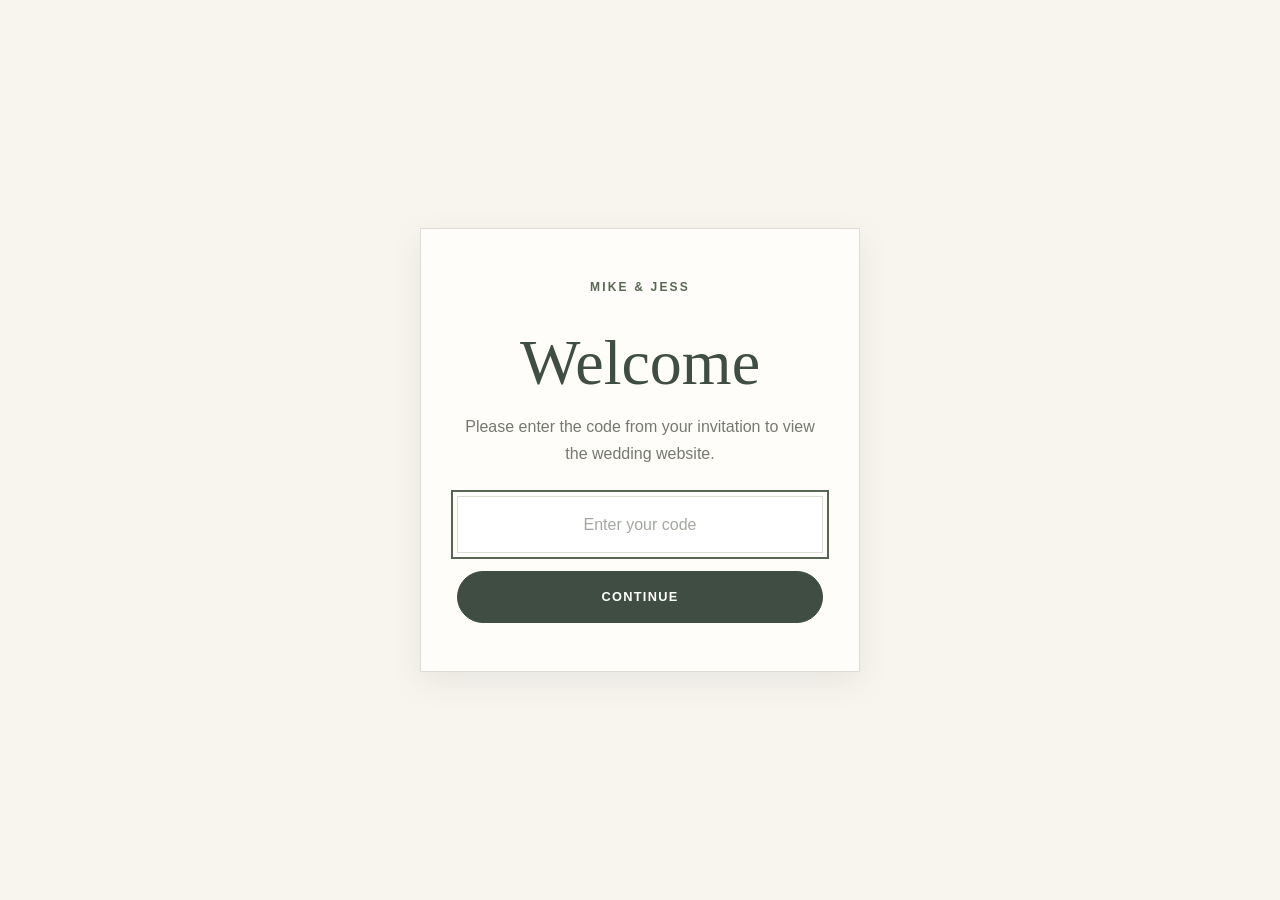
==== index.html @ b9399b38 "improve site structure" ====
<!DOCTYPE html>
<html lang="en">
<head>
    <meta charset="UTF-8">

    <meta
        name="viewport"
        content="width=device-width, initial-scale=1.0"
    >

    <title>Mike & Jess | 29 March 2027</title>

    <meta
        name="description"
        content="The wedding website of Mike and Jess, getting married on 29 March 2027."
    >

    <link rel="stylesheet" href="style.css">
</head>

<body class="is-locked">

    <div
        class="access-gate"
        id="access-gate"
        role="dialog"
        aria-modal="true"
        aria-labelledby="access-gate-title"
    >
        <div class="access-gate-card">
            <p class="eyebrow">Mike &amp; Jess</p>
            <h2 id="access-gate-title">Welcome</h2>
            <p>Please enter the code from your invitation to view the wedding website.</p>

            <form class="access-gate-form" id="access-form" novalidate>
                <label class="visually-hidden" for="access-code">Invitation code</label>
                <input
                    id="access-code"
                    name="access-code"
                    type="text"
                    autocomplete="one-time-code"
                    maxlength="10"
                    placeholder="Enter your code"
                    spellcheck="false"
                    required
                >
                <p class="access-gate-error" id="access-error" hidden>
                    That code isn't recognised. Please check your invitation and try again.
                </p>
                <button class="button" type="submit">Continue</button>
            </form>
        </div>
    </div>

    <div class="site" id="site"></div>

    <script type="module" src="script.js"></script>

</body>
</html>
---- style.css ----
/* =========================================
   WEDDING WEBSITE — BASE STYLES
   ========================================= */

   :root {
    --cream: #f8f5ef;
    --warm-white: #fffdf9;
    --sage: #a8b5a0;
    --sage-dark: #596653;
    --green: #3f4d42;
    --text: #333833;
    --muted: #747970;
    --white: #ffffff;
    --border: #deded6;

    --serif: Georgia, "Times New Roman", serif;
    --sans: Arial, Helvetica, sans-serif;

    --container: 1100px;
    --narrow: 720px;

    --shadow: 0 10px 30px rgba(45, 55, 45, 0.08);
}


/* =========================================
   RESET
   ========================================= */

* {
    box-sizing: border-box;
    margin: 0;
    padding: 0;
}

html {
    scroll-behavior: smooth;
}

body {
    background: var(--warm-white);
    color: var(--text);
    font-family: var(--sans);
    font-size: 16px;
    line-height: 1.7;
}

a {
    color: inherit;
    text-decoration: none;
}

ul {
    list-style: none;
}

button {
    font: inherit;
}

.visually-hidden {
    position: absolute;
    width: 1px;
    height: 1px;
    padding: 0;
    margin: -1px;
    overflow: hidden;
    clip: rect(0, 0, 0, 0);
    white-space: nowrap;
    border: 0;
}


/* =========================================
   TYPOGRAPHY
   ========================================= */

h1,
h2,
h3 {
    font-family: var(--serif);
    font-weight: 400;
    line-height: 1.15;
    color: var(--green);
}

h1 {
    font-size: clamp(4rem, 9vw, 7.5rem);
    letter-spacing: -0.04em;
}

h1 span {
    display: inline-block;
    margin: 0 0.08em;
    font-style: italic;
    color: var(--sage-dark);
}

h2 {
    font-size: clamp(2.5rem, 5vw, 4rem);
    margin-bottom: 1rem;
}

h3 {
    font-size: 1.8rem;
}

p {
    color: var(--muted);
}

.lead {
    font-family: var(--serif);
    font-size: 1.4rem;
    line-height: 1.6;
    color: var(--green);
}

.eyebrow {
    margin-bottom: 0.8rem;
    color: var(--sage-dark);
    font-size: 0.75rem;
    font-weight: 700;
    letter-spacing: 0.18em;
    text-transform: uppercase;
}

.text-center {
    text-align: center;
}


/* =========================================
   LAYOUT
   ========================================= */

.container {
    width: min(calc(100% - 40px), var(--container));
    margin-inline: auto;
}

.container.narrow {
    max-width: var(--narrow);
}

.section {
    padding: 110px 0;
}

.section-heading {
    margin-bottom: 55px;
}


/* =========================================
   ACCESS GATE
   ========================================= */

.access-gate {
    display: flex;
    position: fixed;
    inset: 0;
    z-index: 4000;
    align-items: center;
    justify-content: center;
    padding: 24px;
    background: var(--cream);
}

.access-gate[hidden] {
    display: none !important;
}

body.is-locked {
    overflow: hidden;
}

body.is-locked .site {
    display: none;
}

.access-gate-card {
    width: min(100%, 440px);
    padding: 48px 36px;
    background: var(--warm-white);
    border: 1px solid var(--border);
    box-shadow: var(--shadow);
    text-align: center;
}

.access-gate-card h2 {
    margin-bottom: 0.8rem;
}

.access-gate-card > p {
    margin-bottom: 1.8rem;
}

.access-gate-form {
    display: grid;
    gap: 14px;
}

.access-gate-form input {
    width: 100%;
    padding: 14px 16px;
    border: 1px solid var(--border);
    background: var(--white);
    color: var(--text);
    font: inherit;
    letter-spacing: 0.12em;
    text-align: center;
}

.access-gate-form input::placeholder {
    letter-spacing: 0;
    color: #a3a89f;
}

.access-gate-error {
    color: #8a3c3c;
    font-size: 0.9rem;
}

.access-gate-form .button {
    width: 100%;
    margin-top: 4px;
}


/* =========================================
   HEADER / NAVIGATION
   ========================================= */

.site-header {
    position: sticky;
    top: 0;
    z-index: 1000;
    background: rgba(255, 253, 249, 0.94);
    border-bottom: 1px solid rgba(63, 77, 66, 0.08);
    backdrop-filter: blur(12px);
}

.navigation {
    width: min(calc(100% - 40px), var(--container));
    min-height: 78px;
    margin: 0 auto;

    display: flex;
    align-items: center;
    justify-content: space-between;
}

.logo {
    display: flex;
    align-items: center;
    justify-content: center;

    width: 48px;
    height: 48px;

    border: 1px solid var(--sage-dark);
    border-radius: 50%;

    font-family: var(--serif);
    font-size: 1rem;
    color: var(--green);
}

.navigation-links {
    display: flex;
    align-items: center;
    gap: 2rem;
}

.navigation-links a {
    position: relative;

    color: var(--green);
    font-size: 0.8rem;
    font-weight: 600;
    letter-spacing: 0.08em;
    text-transform: uppercase;

    transition: color 0.2s ease;
}

.navigation-links a:not(.nav-rsvp)::after {
    content: "";

    position: absolute;
    left: 0;
    bottom: -7px;

    width: 100%;
    height: 1px;

    background: var(--sage-dark);

    transform: scaleX(0);
    transform-origin: right;

    transition: transform 0.25s ease;
}

.navigation-links a:not(.nav-rsvp):hover::after {
    transform: scaleX(1);
    transform-origin: left;
}

.navigation-links a:hover {
    color: var(--sage-dark);
}

.nav-rsvp {
    padding: 10px 18px;
    border: 1px solid var(--green);
    border-radius: 30px;

    transition:
        background 0.2s ease,
        color 0.2s ease;
}

.nav-rsvp:hover {
    background: var(--green);
    color: var(--white) !important;
}

.menu-toggle {
    display: none;

    border: 0;
    background: transparent;
    color: var(--green);

    font-size: 1.5rem;
    cursor: pointer;
}


/* =========================================
   HERO
   ========================================= */

.hero {
    min-height: calc(100vh - 78px);
    padding: 100px 20px;

    display: flex;
    align-items: center;
    justify-content: center;

    text-align: center;

    background:
        radial-gradient(
            circle at 20% 20%,
            rgba(168, 181, 160, 0.25),
            transparent 35%
        ),
        radial-gradient(
            circle at 80% 80%,
            rgba(168, 181, 160, 0.2),
            transparent 35%
        ),
        var(--cream);
}

.hero-content {
    max-width: 900px;
}

.hero .eyebrow {
    margin-bottom: 1.2rem;
}

.hero-date {
    margin: 1.5rem 0 2.5rem;

    font-family: var(--serif);
    font-size: 1.5rem;
    color: var(--green);
}


/* =========================================
   BUTTONS
   ========================================= */

.button {
    display: inline-flex;
    align-items: center;
    justify-content: center;

    min-height: 52px;
    padding: 0 28px;

    border: 1px solid var(--green);
    border-radius: 30px;

    background: var(--green);
    color: var(--white);

    font-size: 0.8rem;
    font-weight: 700;
    letter-spacing: 0.1em;
    text-transform: uppercase;

    transition:
        transform 0.2s ease,
        background 0.2s ease,
        color 0.2s ease;
}

.button:hover {
    background: transparent;
    color: var(--green);
    transform: translateY(-2px);
}

.button-light {
    border-color: var(--white);
    background: var(--white);
    color: var(--green);
}

.button-light:hover {
    background: transparent;
    color: var(--white);
}


/* =========================================
   WELCOME
   ========================================= */

.section-welcome {
    background: var(--warm-white);
}

.section-welcome .lead {
    margin-bottom: 1.5rem;
}


/* =========================================
   RUNNING ORDER / TIMELINE
   ========================================= */

.schedule-section {
    max-width: 1000px;
    margin: 0 auto;
    padding: 100px 24px;
}

.schedule-section .section-heading {
    text-align: center;
    max-width: 650px;
    margin: 0 auto 70px;
}

.timeline {
    position: relative;
    max-width: 900px;
    margin: 0 auto;
    padding: 20px 0;
}

/* The central line */
.timeline::before {
    content: "";
    position: absolute;
    top: 0;
    bottom: 0;
    left: 50%;
    width: 2px;
    background: var(--border-color, #d8d2c8);
    transform: translateX(-50%);
}

/* Individual event */
.timeline-item {
    position: relative;
    display: grid;
    grid-template-columns: 1fr 60px 1fr;
    align-items: center;
    min-height: 150px;
}

/* Event marker */
.timeline-marker {
    grid-column: 2;
    grid-row: 1;
    justify-self: center;

    width: 16px;
    height: 16px;

    background: var(--background, #fff);
    border: 3px solid var(--accent, #8b7355);
    border-radius: 50%;

    z-index: 2;
}

/* Event content */
.timeline-content {
    grid-row: 1;
    width: 100%;
    max-width: 320px;
    padding: 24px 30px;

    background: var(--card-background, #fff);
    border-radius: 12px;

    box-shadow: 0 8px 30px rgba(0, 0, 0, 0.06);
}

/* Alternate sides */
.timeline-item.is-left .timeline-content {
    grid-column: 1;
    justify-self: end;
    text-align: right;
}

.timeline-item.is-right .timeline-content {
    grid-column: 3;
    justify-self: start;
    text-align: left;
}

/* Time */
.timeline-time {
    display: block;
    margin-bottom: 6px;

    font-size: 0.85rem;
    font-weight: 600;
    letter-spacing: 0.12em;
    text-transform: uppercase;

    color: var(--accent, #8b7355);
}

/* Event title */
.timeline-content h3 {
    margin: 0 0 8px;

    font-size: 1.25rem;
    font-weight: 500;
}

/* Description */
.timeline-content p {
    margin: 0;

    font-size: 0.95rem;
    line-height: 1.6;
    color: var(--text-muted, #777);
}


/* =========================================
   MOBILE
   ========================================= */

@media (max-width: 700px) {

    .schedule-section {
        padding: 70px 20px;
    }

    .schedule-section .section-heading {
        margin-bottom: 50px;
    }

    .timeline {
        padding-left: 30px;
    }

    /* Move line to the left */
    .timeline::before {
        left: 7px;
        transform: none;
    }

    .timeline-item {
        display: grid;
        grid-template-columns: 30px 1fr;
        min-height: auto;
        margin-bottom: 30px;
    }

    .timeline-marker {
        grid-column: 1;
        width: 14px;
        height: 14px;
    }

    .timeline-content,
    .timeline-item.is-left .timeline-content,
    .timeline-item.is-right .timeline-content {
        grid-column: 2;
        grid-row: 1;

        justify-self: start;
        text-align: left;

        max-width: none;
        padding: 20px 22px;
    }

    .timeline-item:last-child {
        margin-bottom: 0;
    }
}


/* =========================================
   VENUE
   ========================================= */

#venue {
    background: var(--warm-white);
}

#venue .lead {
    margin-bottom: 1rem;
}

#venue .button {
    margin-top: 2rem;
}


/* =========================================
   TRAVEL
   ========================================= */

.section-cream {
    background: var(--cream);
}

.info-links {
    border-top: 1px solid var(--border);
}

.info-links > a {
    display: flex;
    align-items: center;
    gap: 25px;

    padding: 24px 10px;

    border-bottom: 1px solid var(--border);

    transition:
        padding 0.2s ease,
        background 0.2s ease;
}

.info-links > a:hover {
    padding-left: 20px;
    background: rgba(255, 255, 255, 0.5);
}

.info-links > a > span {
    display: flex;
    align-items: center;
    justify-content: center;

    width: 38px;
    height: 38px;

    border: 1px solid var(--sage-dark);
    border-radius: 50%;

    font-family: var(--serif);
    color: var(--green);
}

.info-links strong {
    display: block;

    margin-bottom: 2px;

    font-family: var(--serif);
    font-size: 1.25rem;
    font-weight: 400;
    color: var(--green);
}

.info-links small {
    color: var(--muted);
}


/* =========================================
   FAQ
   ========================================= */

.faq-list {
    border-top: 1px solid var(--border);
}

.faq-list details {
    border-bottom: 1px solid var(--border);
}

.faq-list summary {
    position: relative;

    padding: 25px 45px 25px 5px;

    cursor: pointer;

    font-family: var(--serif);
    font-size: 1.25rem;
    color: var(--green);

    list-style: none;
}

.faq-list summary::-webkit-details-marker {
    display: none;
}

.faq-list summary::after {
    content: "+";

    position: absolute;
    right: 8px;
    top: 50%;

    font-family: var(--sans);
    font-size: 1.5rem;
    font-weight: 300;

    transform: translateY(-50%);
    transition: transform 0.2s ease;
}

.faq-list details[open] summary::after {
    transform: translateY(-50%) rotate(45deg);
}

.faq-list details p {
    max-width: 600px;
    padding: 0 45px 25px 5px;
}


/* =========================================
   RSVP
   ========================================= */

.rsvp {
    background: var(--green);
    padding: 120px 0;
    text-align: center;
}

.rsvp .eyebrow,
.rsvp h2,
.rsvp p {
    color: var(--white);
}

.rsvp p {
    max-width: 500px;
    margin: 0 auto 2rem;
    opacity: 0.85;
}

.rsvp .button {
    margin-top: 0.5rem;
}


/* =========================================
   FOOTER
   ========================================= */

.site-footer {
    padding: 45px 20px;

    background: #303a32;
    color: rgba(255, 255, 255, 0.65);

    text-align: center;
}

.site-footer p {
    color: rgba(255, 255, 255, 0.65);
    font-size: 0.85rem;
}

.footer-names {
    margin-bottom: 5px;

    font-family: var(--serif);
    font-size: 1.5rem !important;
    color: var(--white) !important;
}


/* =========================================
   RESPONSIVE
   ========================================= */

@media (max-width: 800px) {

    .navigation {
        min-height: 70px;
    }

    .navigation-links {
        position: absolute;
        top: 70px;
        left: 0;
        right: 0;

        display: none;
        flex-direction: column;
        align-items: stretch;
        gap: 0;

        padding: 10px 20px 20px;

        background: var(--warm-white);
        border-bottom: 1px solid var(--border);
        box-shadow: var(--shadow);
    }

    .navigation-links li {
        width: 100%;
    }

    .navigation-links a {
        display: block;
        padding: 14px 5px;
    }

    .navigation-links a:not(.nav-rsvp)::after {
        display: none;
    }

    .nav-rsvp {
        margin-top: 8px;
        text-align: center;
    }

    .menu-toggle {
        display: block;
    }

    /*
       This works with your existing
       aria-expanded attribute when your
       JavaScript toggles it.
    */
    .menu-toggle[aria-expanded="true"] + .navigation-links {
        display: flex;
    }

    .section {
        padding: 80px 0;
    }

    .hero {
        min-height: calc(100vh - 70px);
        padding: 80px 20px;
    }

    h1 {
        font-size: clamp(3.5rem, 17vw, 6rem);
    }
}


@media (max-width: 500px) {

    .container {
        width: min(calc(100% - 30px), var(--container));
    }

    .navigation {
        width: calc(100% - 30px);
    }

    .section {
        padding: 65px 0;
    }

    .hero {
        padding: 60px 15px;
    }

    .info-links > a {
        gap: 15px;
    }

    .faq-list summary {
        padding-left: 0;
    }

    .faq-list details p {
        padding-left: 0;
    }
}


/* =========================================
   ACCESSIBILITY
   ========================================= */

:focus-visible {
    outline: 2px solid var(--sage-dark);
    outline-offset: 4px;
}

@media (prefers-reduced-motion: reduce) {
    html {
        scroll-behavior: auto;
    }

    *,
    *::before,
    *::after {
        transition: none !important;
        animation: none !important;
    }
}
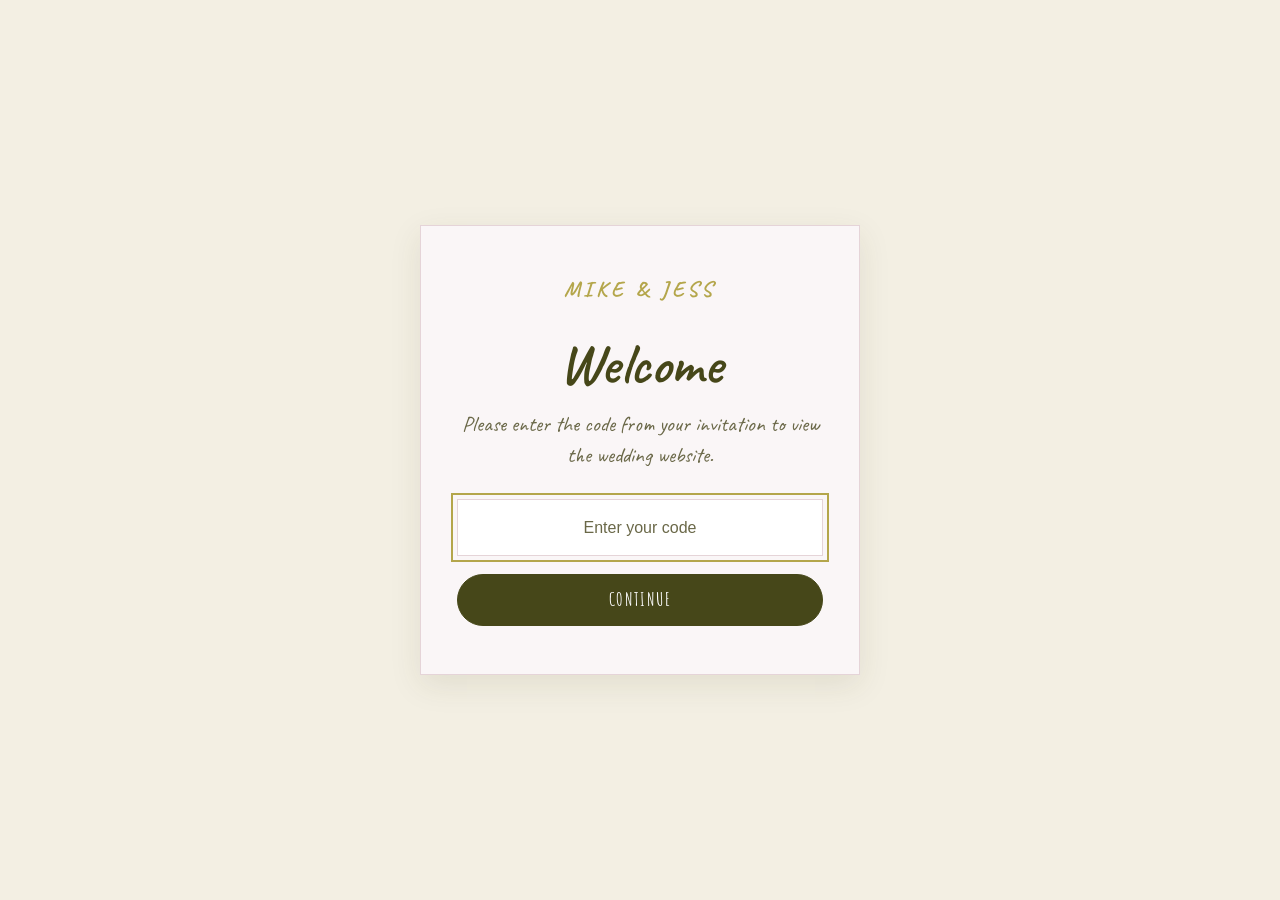
==== commit 775776db: "update stay section" ====
--- a/index.html
+++ b/index.html
@@ -13,6 +13,13 @@
     <meta
         name="description"
         content="The wedding website of Mike and Jess, getting married on 29 March 2027."
+    >
+
+    <link rel="preconnect" href="https://fonts.googleapis.com">
+    <link rel="preconnect" href="https://fonts.gstatic.com" crossorigin>
+    <link
+        href="https://fonts.googleapis.com/css2?family=Amatic+SC:wght@400;700&family=Caveat:wght@400;500;600;700&display=swap"
+        rel="stylesheet"
     >
 
     <link rel="stylesheet" href="style.css">
--- a/style.css
+++ b/style.css
@@ -2,24 +2,32 @@
    WEDDING WEBSITE — BASE STYLES
    ========================================= */
 
-   :root {
-    --cream: #f8f5ef;
-    --warm-white: #fffdf9;
-    --sage: #a8b5a0;
-    --sage-dark: #596653;
-    --green: #3f4d42;
-    --text: #333833;
-    --muted: #747970;
+:root {
+    /* Brand palette */
+    --matcha: #b4a64b;
+    --velvet: #591e2a;
+    --pink-silk: #d6a6b1;
+    --moss: #464719;
+
+    /* Surfaces & text derived from the palette */
+    --cream: #f3efe3;
+    --soft-pink: #f4eaed;
+    --warm-white: #faf6f7;
+    --text: #2f3014;
+    --muted: #6a6848;
     --white: #ffffff;
-    --border: #deded6;
-
-    --serif: Georgia, "Times New Roman", serif;
+    --border: #e5d4d8;
+
+    /* Handwritten feel (Amatic SC ≈ marker headings; Caveat ≈ script body) */
+    --hand: "Amatic SC", Georgia, "Times New Roman", serif;
+    --script: "Caveat", Georgia, "Times New Roman", serif;
+    --serif: var(--hand);
     --sans: Arial, Helvetica, sans-serif;
 
     --container: 1100px;
     --narrow: 720px;
 
-    --shadow: 0 10px 30px rgba(45, 55, 45, 0.08);
+    --shadow: 0 10px 30px rgba(70, 71, 25, 0.1);
 }
 
 
@@ -78,31 +86,37 @@
 h1,
 h2,
 h3 {
-    font-family: var(--serif);
-    font-weight: 400;
-    line-height: 1.15;
-    color: var(--green);
+    font-family: var(--hand);
+    font-weight: 700;
+    line-height: 1.1;
+    color: var(--moss);
 }
 
 h1 {
-    font-size: clamp(4rem, 9vw, 7.5rem);
-    letter-spacing: -0.04em;
+    font-family: var(--script);
+    font-weight: 600;
+    font-size: clamp(3.4rem, 9vw, 6.5rem);
+    letter-spacing: -0.02em;
 }
 
 h1 span {
     display: inline-block;
     margin: 0 0.08em;
     font-style: italic;
-    color: var(--sage-dark);
+    color: var(--velvet);
 }
 
 h2 {
-    font-size: clamp(2.5rem, 5vw, 4rem);
+    font-size: clamp(2.8rem, 6vw, 4.4rem);
     margin-bottom: 1rem;
+    letter-spacing: 0.04em;
+    text-transform: uppercase;
 }
 
 h3 {
-    font-size: 1.8rem;
+    font-size: clamp(1.7rem, 3vw, 2.1rem);
+    letter-spacing: 0.03em;
+    text-transform: uppercase;
 }
 
 p {
@@ -110,15 +124,15 @@
 }
 
 .lead {
-    font-family: var(--serif);
-    font-size: 1.4rem;
-    line-height: 1.6;
-    color: var(--green);
+    font-family: var(--script);
+    font-size: clamp(1.45rem, 2.6vw, 1.85rem);
+    line-height: 1.45;
+    color: var(--moss);
 }
 
 .eyebrow {
     margin-bottom: 0.8rem;
-    color: var(--sage-dark);
+    color: var(--matcha);
     font-size: 0.75rem;
     font-weight: 700;
     letter-spacing: 0.18em;
@@ -149,6 +163,11 @@
 
 .section-heading {
     margin-bottom: 55px;
+}
+
+.section-heading .lead {
+    max-width: 36rem;
+    margin: 0.5rem auto 0;
 }
 
 
@@ -190,10 +209,18 @@
 
 .access-gate-card h2 {
     margin-bottom: 0.8rem;
+    font-family: var(--script);
+    font-weight: 600;
+    font-size: clamp(2.8rem, 8vw, 3.6rem);
+    letter-spacing: -0.01em;
+    text-transform: none;
 }
 
 .access-gate-card > p {
     margin-bottom: 1.8rem;
+    font-family: var(--script);
+    font-size: 1.35rem;
+    line-height: 1.4;
 }
 
 .access-gate-form {
@@ -214,11 +241,11 @@
 
 .access-gate-form input::placeholder {
     letter-spacing: 0;
-    color: #a3a89f;
+    color: var(--muted);
 }
 
 .access-gate-error {
-    color: #8a3c3c;
+    color: var(--velvet);
     font-size: 0.9rem;
 }
 
@@ -236,8 +263,8 @@
     position: sticky;
     top: 0;
     z-index: 1000;
-    background: rgba(255, 253, 249, 0.94);
-    border-bottom: 1px solid rgba(63, 77, 66, 0.08);
+    background: rgba(250, 246, 247, 0.94);
+    border-bottom: 1px solid rgba(70, 71, 25, 0.1);
     backdrop-filter: blur(12px);
 }
 
@@ -259,12 +286,14 @@
     width: 48px;
     height: 48px;
 
-    border: 1px solid var(--sage-dark);
+    border: 1px solid var(--moss);
     border-radius: 50%;
 
-    font-family: var(--serif);
-    font-size: 1rem;
-    color: var(--green);
+    font-family: var(--hand);
+    font-size: 1.35rem;
+    font-weight: 700;
+    letter-spacing: 0.02em;
+    color: var(--moss);
 }
 
 .navigation-links {
@@ -276,7 +305,7 @@
 .navigation-links a {
     position: relative;
 
-    color: var(--green);
+    color: var(--moss);
     font-size: 0.8rem;
     font-weight: 600;
     letter-spacing: 0.08em;
@@ -295,7 +324,7 @@
     width: 100%;
     height: 1px;
 
-    background: var(--sage-dark);
+    background: var(--matcha);
 
     transform: scaleX(0);
     transform-origin: right;
@@ -309,12 +338,12 @@
 }
 
 .navigation-links a:hover {
-    color: var(--sage-dark);
+    color: var(--velvet);
 }
 
 .nav-rsvp {
     padding: 10px 18px;
-    border: 1px solid var(--green);
+    border: 1px solid var(--moss);
     border-radius: 30px;
 
     transition:
@@ -323,7 +352,7 @@
 }
 
 .nav-rsvp:hover {
-    background: var(--green);
+    background: var(--moss);
     color: var(--white) !important;
 }
 
@@ -332,7 +361,7 @@
 
     border: 0;
     background: transparent;
-    color: var(--green);
+    color: var(--moss);
 
     font-size: 1.5rem;
     cursor: pointer;
@@ -356,31 +385,45 @@
     background:
         radial-gradient(
             circle at 20% 20%,
-            rgba(168, 181, 160, 0.25),
+            rgba(214, 166, 177, 0.35),
             transparent 35%
         ),
         radial-gradient(
             circle at 80% 80%,
-            rgba(168, 181, 160, 0.2),
+            rgba(180, 166, 75, 0.22),
             transparent 35%
         ),
         var(--cream);
 }
 
 .hero-content {
-    max-width: 900px;
+    max-width: 720px;
 }
 
 .hero .eyebrow {
     margin-bottom: 1.2rem;
 }
 
+.hero h1 {
+    font-size: clamp(3.2rem, 9vw, 6rem);
+}
+
+.hero-welcome {
+    max-width: 28em;
+    margin: 1.4rem auto 2.5rem;
+
+    font-family: var(--script);
+    font-size: clamp(1.35rem, 2.8vw, 1.75rem);
+    line-height: 1.45;
+    color: var(--muted);
+}
+
 .hero-date {
     margin: 1.5rem 0 2.5rem;
 
-    font-family: var(--serif);
-    font-size: 1.5rem;
-    color: var(--green);
+    font-family: var(--script);
+    font-size: 1.75rem;
+    color: var(--moss);
 }
 
 
@@ -396,15 +439,16 @@
     min-height: 52px;
     padding: 0 28px;
 
-    border: 1px solid var(--green);
+    border: 1px solid var(--moss);
     border-radius: 30px;
 
-    background: var(--green);
+    background: var(--moss);
     color: var(--white);
 
-    font-size: 0.8rem;
+    font-family: var(--hand);
+    font-size: 1.15rem;
     font-weight: 700;
-    letter-spacing: 0.1em;
+    letter-spacing: 0.08em;
     text-transform: uppercase;
 
     transition:
@@ -415,14 +459,14 @@
 
 .button:hover {
     background: transparent;
-    color: var(--green);
+    color: var(--moss);
     transform: translateY(-2px);
 }
 
 .button-light {
     border-color: var(--white);
     background: var(--white);
-    color: var(--green);
+    color: var(--velvet);
 }
 
 .button-light:hover {
@@ -432,15 +476,113 @@
 
 
 /* =========================================
-   WELCOME
-   ========================================= */
-
-.section-welcome {
+   STAY
+   ========================================= */
+
+.stay-list {
+    display: grid;
+    grid-template-columns: repeat(2, minmax(0, 1fr));
+    gap: 28px;
+}
+
+.stay-card {
+    display: flex;
+    flex-direction: column;
+    overflow: hidden;
     background: var(--warm-white);
-}
-
-.section-welcome .lead {
-    margin-bottom: 1.5rem;
+    border: 1px solid var(--border);
+    border-radius: 20px;
+    box-shadow: 0 12px 28px rgba(70, 71, 25, 0.08);
+    transition:
+        transform 0.2s ease,
+        box-shadow 0.2s ease;
+}
+
+.stay-card:hover {
+    transform: translateY(-3px);
+    box-shadow: 0 16px 34px rgba(70, 71, 25, 0.12);
+}
+
+.stay-card-media {
+    aspect-ratio: 4 / 3;
+    background: var(--soft-pink);
+    overflow: hidden;
+}
+
+.stay-card-media img {
+    display: block;
+    width: 100%;
+    height: 100%;
+    object-fit: cover;
+    object-position: center;
+}
+
+.stay-card-content {
+    display: flex;
+    flex: 1;
+    flex-direction: column;
+    padding: 22px 24px 26px;
+}
+
+.stay-card .eyebrow {
+    margin-bottom: 0.45rem;
+}
+
+.stay-card h3 {
+    margin-bottom: 0.55rem;
+    font-size: clamp(1.55rem, 2.4vw, 1.85rem);
+}
+
+.stay-card-content > p {
+    margin-bottom: 1rem;
+    font-size: 0.95rem;
+    line-height: 1.55;
+}
+
+.stay-stats {
+    display: grid;
+    grid-template-columns: repeat(3, minmax(0, 1fr));
+    gap: 10px 12px;
+    margin: auto 0 1.15rem;
+    padding: 12px 0;
+    border-top: 1px solid var(--border);
+    border-bottom: 1px solid var(--border);
+}
+
+.stay-stats div {
+    min-width: 0;
+}
+
+.stay-stats dt {
+    margin-bottom: 0.15rem;
+    color: var(--matcha);
+    font-size: 0.65rem;
+    font-weight: 700;
+    letter-spacing: 0.12em;
+    text-transform: uppercase;
+}
+
+.stay-stats dd {
+    font-family: var(--script);
+    font-size: 1.3rem;
+    line-height: 1.15;
+    color: var(--moss);
+}
+
+.stay-card .text-link {
+    align-self: flex-start;
+}
+
+.text-link {
+    color: var(--velvet);
+    font-weight: 600;
+    letter-spacing: 0.04em;
+    text-decoration: underline;
+    text-underline-offset: 3px;
+}
+
+.text-link:hover {
+    color: var(--moss);
 }
 
 
@@ -475,7 +617,7 @@
     bottom: 0;
     left: 50%;
     width: 2px;
-    background: var(--border-color, #d8d2c8);
+    background: var(--border);
     transform: translateX(-50%);
 }
 
@@ -497,8 +639,8 @@
     width: 16px;
     height: 16px;
 
-    background: var(--background, #fff);
-    border: 3px solid var(--accent, #8b7355);
+    background: var(--warm-white);
+    border: 3px solid var(--matcha);
     border-radius: 50%;
 
     z-index: 2;
@@ -511,10 +653,10 @@
     max-width: 320px;
     padding: 24px 30px;
 
-    background: var(--card-background, #fff);
+    background: var(--white);
     border-radius: 12px;
 
-    box-shadow: 0 8px 30px rgba(0, 0, 0, 0.06);
+    box-shadow: var(--shadow);
 }
 
 /* Alternate sides */
@@ -540,7 +682,7 @@
     letter-spacing: 0.12em;
     text-transform: uppercase;
 
-    color: var(--accent, #8b7355);
+    color: var(--matcha);
 }
 
 /* Event title */
@@ -557,7 +699,7 @@
 
     font-size: 0.95rem;
     line-height: 1.6;
-    color: var(--text-muted, #777);
+    color: var(--muted);
 }
 
 
@@ -639,7 +781,7 @@
    ========================================= */
 
 .section-cream {
-    background: var(--cream);
+    background: var(--soft-pink);
 }
 
 .info-links {
@@ -662,7 +804,7 @@
 
 .info-links > a:hover {
     padding-left: 20px;
-    background: rgba(255, 255, 255, 0.5);
+    background: rgba(214, 166, 177, 0.18);
 }
 
 .info-links > a > span {
@@ -673,11 +815,11 @@
     width: 38px;
     height: 38px;
 
-    border: 1px solid var(--sage-dark);
+    border: 1px solid var(--matcha);
     border-radius: 50%;
 
     font-family: var(--serif);
-    color: var(--green);
+    color: var(--moss);
 }
 
 .info-links strong {
@@ -688,7 +830,7 @@
     font-family: var(--serif);
     font-size: 1.25rem;
     font-weight: 400;
-    color: var(--green);
+    color: var(--moss);
 }
 
 .info-links small {
@@ -717,7 +859,7 @@
 
     font-family: var(--serif);
     font-size: 1.25rem;
-    color: var(--green);
+    color: var(--moss);
 
     list-style: none;
 }
@@ -756,7 +898,7 @@
    ========================================= */
 
 .rsvp {
-    background: var(--green);
+    background: var(--velvet);
     padding: 120px 0;
     text-align: center;
 }
@@ -785,7 +927,7 @@
 .site-footer {
     padding: 45px 20px;
 
-    background: #303a32;
+    background: var(--moss);
     color: rgba(255, 255, 255, 0.65);
 
     text-align: center;
@@ -874,7 +1016,16 @@
     }
 
     h1 {
-        font-size: clamp(3.5rem, 17vw, 6rem);
+        font-size: clamp(3.2rem, 14vw, 5.5rem);
+    }
+
+    .stay-list {
+        grid-template-columns: 1fr;
+        gap: 22px;
+    }
+
+    .stay-card-media {
+        aspect-ratio: 16 / 10;
     }
 }
 
@@ -916,7 +1067,7 @@
    ========================================= */
 
 :focus-visible {
-    outline: 2px solid var(--sage-dark);
+    outline: 2px solid var(--matcha);
     outline-offset: 4px;
 }
 
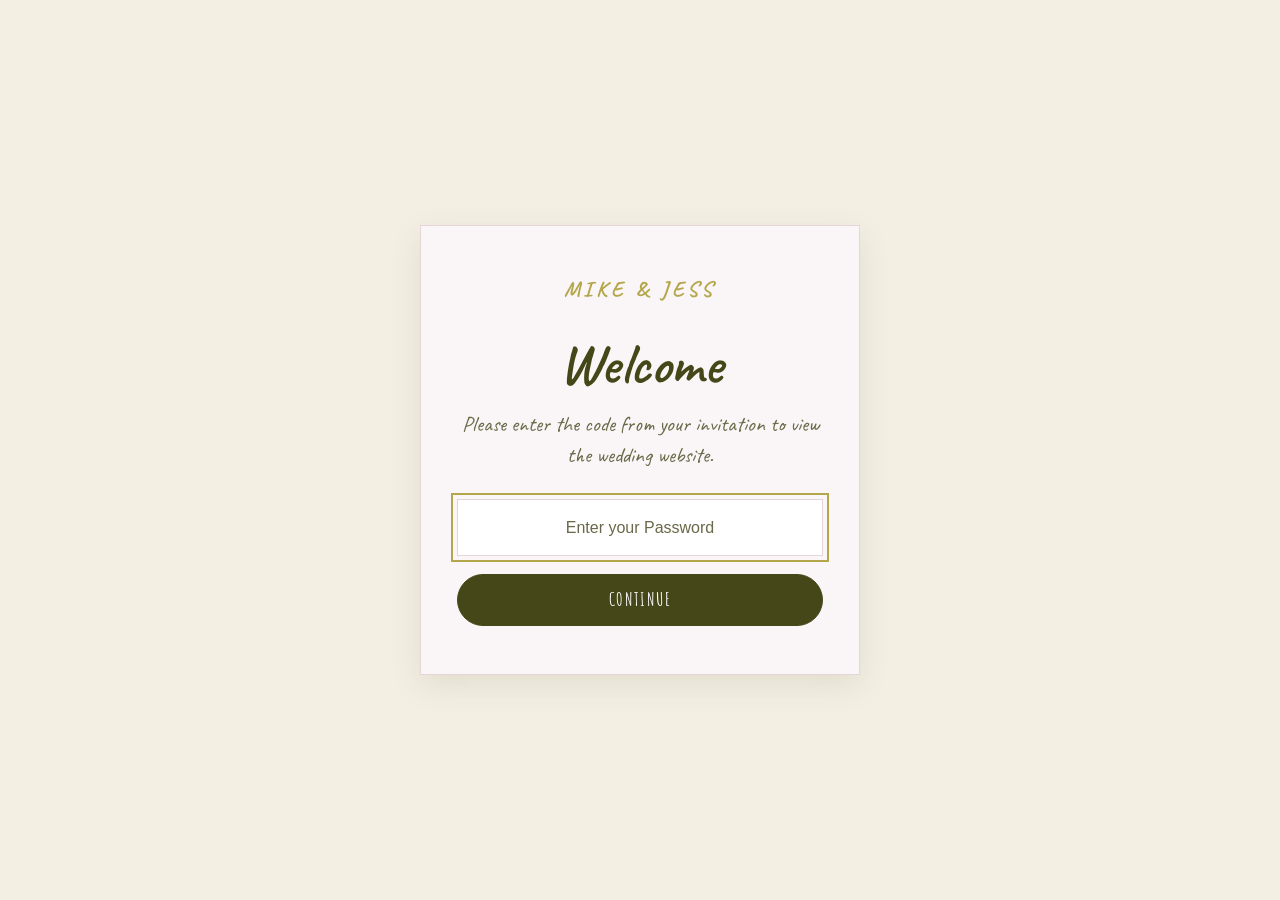
==== commit 677b0f10: "amend codes" ====
--- a/index.html
+++ b/index.html
@@ -46,8 +46,8 @@
                     name="access-code"
                     type="text"
                     autocomplete="one-time-code"
-                    maxlength="10"
-                    placeholder="Enter your code"
+                    maxlength="24"
+                    placeholder="Enter your Password"
                     spellcheck="false"
                     required
                 >
--- a/style.css
+++ b/style.css
@@ -15,6 +15,7 @@
     --warm-white: #faf6f7;
     --text: #2f3014;
     --muted: #6a6848;
+    --ink: #000000; /* invite lettering from opening letter / agenda */
     --white: #ffffff;
     --border: #e5d4d8;
 
@@ -165,6 +166,10 @@
     margin-bottom: 55px;
 }
 
+.section-heading h2 {
+    color: var(--ink);
+}
+
 .section-heading .lead {
     max-width: 36rem;
     margin: 0.5rem auto 0;
@@ -283,17 +288,16 @@
     align-items: center;
     justify-content: center;
 
-    width: 48px;
+    width: 52px;
     height: 48px;
-
-    border: 1px solid var(--moss);
-    border-radius: 50%;
-
-    font-family: var(--hand);
-    font-size: 1.35rem;
-    font-weight: 700;
-    letter-spacing: 0.02em;
-    color: var(--moss);
+    flex-shrink: 0;
+}
+
+.logo img {
+    display: block;
+    width: 100%;
+    height: 100%;
+    object-fit: contain;
 }
 
 .navigation-links {
@@ -374,7 +378,7 @@
 
 .hero {
     min-height: calc(100vh - 78px);
-    padding: 100px 20px;
+    padding: 20px;
 
     display: flex;
     align-items: center;
@@ -396,34 +400,22 @@
         var(--cream);
 }
 
-.hero-content {
-    max-width: 720px;
-}
-
-.hero .eyebrow {
-    margin-bottom: 1.2rem;
-}
-
-.hero h1 {
-    font-size: clamp(3.2rem, 9vw, 6rem);
-}
-
-.hero-welcome {
-    max-width: 28em;
-    margin: 1.4rem auto 2.5rem;
-
-    font-family: var(--script);
-    font-size: clamp(1.35rem, 2.8vw, 1.75rem);
-    line-height: 1.45;
-    color: var(--muted);
-}
-
-.hero-date {
-    margin: 1.5rem 0 2.5rem;
-
-    font-family: var(--script);
-    font-size: 1.75rem;
-    color: var(--moss);
+.welcome-letter {
+    display: flex;
+    align-items: center;
+    justify-content: center;
+    width: min(96vw, 67.2rem);
+    max-height: calc(100vh - 78px - 40px);
+    margin: 0;
+}
+
+.welcome-letter img {
+    display: block;
+    width: auto;
+    max-width: 100%;
+    height: auto;
+    max-height: calc(100vh - 78px - 40px);
+    object-fit: contain;
 }
 
 
@@ -480,97 +472,71 @@
    ========================================= */
 
 .stay-list {
-    display: grid;
-    grid-template-columns: repeat(2, minmax(0, 1fr));
-    gap: 28px;
-}
-
-.stay-card {
+    list-style: none;
+    margin: 0 auto;
+    padding: 0;
     display: flex;
     flex-direction: column;
-    overflow: hidden;
+    gap: 1rem;
+    max-width: 40rem;
+}
+
+.stay-card {
+    display: grid;
+    grid-template-columns: minmax(0, 9.5rem) minmax(0, 1fr);
+    align-items: center;
+    gap: 1rem;
+    min-width: 0;
+    padding: 0.65rem;
+    text-decoration: none;
+    color: inherit;
     background: var(--warm-white);
     border: 1px solid var(--border);
-    border-radius: 20px;
-    box-shadow: 0 12px 28px rgba(70, 71, 25, 0.08);
-    transition:
-        transform 0.2s ease,
-        box-shadow 0.2s ease;
-}
-
-.stay-card:hover {
-    transform: translateY(-3px);
-    box-shadow: 0 16px 34px rgba(70, 71, 25, 0.12);
-}
-
-.stay-card-media {
-    aspect-ratio: 4 / 3;
-    background: var(--soft-pink);
-    overflow: hidden;
-}
-
-.stay-card-media img {
+    border-radius: 4px;
+    transition: border-color 0.2s ease, background-color 0.2s ease;
+}
+
+.stay-card:hover,
+.stay-card:focus-visible {
+    border-color: var(--pink-silk);
+    background: var(--cream);
+}
+
+.stay-card img {
     display: block;
     width: 100%;
-    height: 100%;
+    height: auto;
+    aspect-ratio: 4 / 3;
     object-fit: cover;
     object-position: center;
-}
-
-.stay-card-content {
+    border-radius: 2px;
+    background: var(--soft-pink);
+}
+
+.stay-card-body {
     display: flex;
-    flex: 1;
     flex-direction: column;
-    padding: 22px 24px 26px;
-}
-
-.stay-card .eyebrow {
-    margin-bottom: 0.45rem;
-}
-
-.stay-card h3 {
-    margin-bottom: 0.55rem;
-    font-size: clamp(1.55rem, 2.4vw, 1.85rem);
-}
-
-.stay-card-content > p {
-    margin-bottom: 1rem;
+    align-items: flex-start;
+    gap: 0.35rem;
+    min-width: 0;
+    text-align: left;
+}
+
+.stay-card-title {
+    font-family: var(--script);
+    font-size: clamp(1.35rem, 3.5vw, 1.65rem);
+    font-weight: 600;
+    line-height: 1.2;
+    color: var(--moss);
+}
+
+.stay-card-cta {
+    color: var(--velvet);
     font-size: 0.95rem;
-    line-height: 1.55;
-}
-
-.stay-stats {
-    display: grid;
-    grid-template-columns: repeat(3, minmax(0, 1fr));
-    gap: 10px 12px;
-    margin: auto 0 1.15rem;
-    padding: 12px 0;
-    border-top: 1px solid var(--border);
-    border-bottom: 1px solid var(--border);
-}
-
-.stay-stats div {
-    min-width: 0;
-}
-
-.stay-stats dt {
-    margin-bottom: 0.15rem;
-    color: var(--matcha);
-    font-size: 0.65rem;
-    font-weight: 700;
-    letter-spacing: 0.12em;
-    text-transform: uppercase;
-}
-
-.stay-stats dd {
-    font-family: var(--script);
-    font-size: 1.3rem;
-    line-height: 1.15;
-    color: var(--moss);
-}
-
-.stay-card .text-link {
-    align-self: flex-start;
+    font-weight: 600;
+    letter-spacing: 0.04em;
+    text-decoration: underline;
+    text-underline-offset: 3px;
 }
 
 .text-link {
@@ -599,107 +565,19 @@
 .schedule-section .section-heading {
     text-align: center;
     max-width: 650px;
-    margin: 0 auto 70px;
-}
-
-.timeline {
-    position: relative;
-    max-width: 900px;
+    margin: 0 auto 40px;
+}
+
+.agenda {
     margin: 0 auto;
-    padding: 20px 0;
-}
-
-/* The central line */
-.timeline::before {
-    content: "";
-    position: absolute;
-    top: 0;
-    bottom: 0;
-    left: 50%;
-    width: 2px;
-    background: var(--border);
-    transform: translateX(-50%);
-}
-
-/* Individual event */
-.timeline-item {
-    position: relative;
-    display: grid;
-    grid-template-columns: 1fr 60px 1fr;
-    align-items: center;
-    min-height: 150px;
-}
-
-/* Event marker */
-.timeline-marker {
-    grid-column: 2;
-    grid-row: 1;
-    justify-self: center;
-
-    width: 16px;
-    height: 16px;
-
-    background: var(--warm-white);
-    border: 3px solid var(--matcha);
-    border-radius: 50%;
-
-    z-index: 2;
-}
-
-/* Event content */
-.timeline-content {
-    grid-row: 1;
     width: 100%;
-    max-width: 320px;
-    padding: 24px 30px;
-
-    background: var(--white);
-    border-radius: 12px;
-
-    box-shadow: var(--shadow);
-}
-
-/* Alternate sides */
-.timeline-item.is-left .timeline-content {
-    grid-column: 1;
-    justify-self: end;
-    text-align: right;
-}
-
-.timeline-item.is-right .timeline-content {
-    grid-column: 3;
-    justify-self: start;
-    text-align: left;
-}
-
-/* Time */
-.timeline-time {
+    max-width: 680px;
+}
+
+.agenda img {
     display: block;
-    margin-bottom: 6px;
-
-    font-size: 0.85rem;
-    font-weight: 600;
-    letter-spacing: 0.12em;
-    text-transform: uppercase;
-
-    color: var(--matcha);
-}
-
-/* Event title */
-.timeline-content h3 {
-    margin: 0 0 8px;
-
-    font-size: 1.25rem;
-    font-weight: 500;
-}
-
-/* Description */
-.timeline-content p {
-    margin: 0;
-
-    font-size: 0.95rem;
-    line-height: 1.6;
-    color: var(--muted);
+    width: 100%;
+    height: auto;
 }
 
 
@@ -710,51 +588,15 @@
 @media (max-width: 700px) {
 
     .schedule-section {
-        padding: 70px 20px;
+        padding: 70px 12px;
     }
 
     .schedule-section .section-heading {
-        margin-bottom: 50px;
-    }
-
-    .timeline {
-        padding-left: 30px;
-    }
-
-    /* Move line to the left */
-    .timeline::before {
-        left: 7px;
-        transform: none;
-    }
-
-    .timeline-item {
-        display: grid;
-        grid-template-columns: 30px 1fr;
-        min-height: auto;
-        margin-bottom: 30px;
-    }
-
-    .timeline-marker {
-        grid-column: 1;
-        width: 14px;
-        height: 14px;
-    }
-
-    .timeline-content,
-    .timeline-item.is-left .timeline-content,
-    .timeline-item.is-right .timeline-content {
-        grid-column: 2;
-        grid-row: 1;
-
-        justify-self: start;
-        text-align: left;
-
+        margin-bottom: 24px;
+    }
+
+    .agenda {
         max-width: none;
-        padding: 20px 22px;
-    }
-
-    .timeline-item:last-child {
-        margin-bottom: 0;
     }
 }
 
@@ -1012,20 +854,30 @@
 
     .hero {
         min-height: calc(100vh - 70px);
-        padding: 80px 20px;
+        padding: 12px 12px 20px;
+    }
+
+    .welcome-letter {
+        width: min(100vw - 24px, 67.2rem);
+        max-height: calc(100vh - 70px - 24px);
+    }
+
+    .welcome-letter img {
+        max-height: calc(100vh - 70px - 24px);
     }
 
     h1 {
         font-size: clamp(3.2rem, 14vw, 5.5rem);
     }
 
-    .stay-list {
-        grid-template-columns: 1fr;
-        gap: 22px;
-    }
-
-    .stay-card-media {
-        aspect-ratio: 16 / 10;
+    .stay-card {
+        grid-template-columns: minmax(0, 7.5rem) minmax(0, 1fr);
+        gap: 0.85rem;
+        padding: 0.55rem;
+    }
+
+    .stay-card-title {
+        font-size: 1.3rem;
     }
 }
 
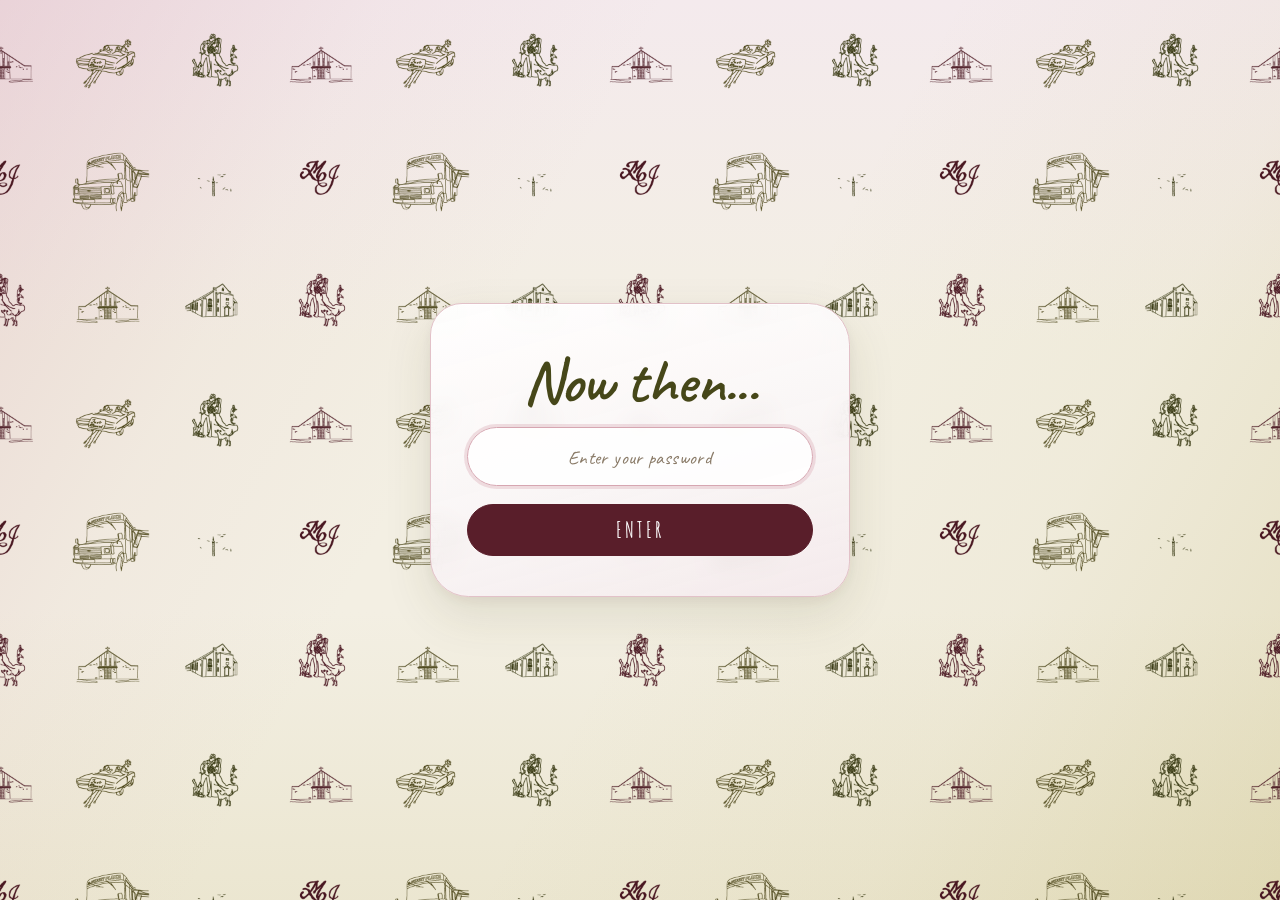
==== commit 3602c574: "add drawings" ====
--- a/index.html
+++ b/index.html
@@ -35,26 +35,24 @@
         aria-labelledby="access-gate-title"
     >
         <div class="access-gate-card">
-            <p class="eyebrow">Mike &amp; Jess</p>
-            <h2 id="access-gate-title">Welcome</h2>
-            <p>Please enter the code from your invitation to view the wedding website.</p>
+            <h2 id="access-gate-title">Now then...</h2>
 
             <form class="access-gate-form" id="access-form" novalidate>
-                <label class="visually-hidden" for="access-code">Invitation code</label>
+                <label class="visually-hidden" for="access-code">Password</label>
                 <input
                     id="access-code"
                     name="access-code"
                     type="text"
                     autocomplete="one-time-code"
                     maxlength="24"
-                    placeholder="Enter your Password"
+                    placeholder="Enter your password"
                     spellcheck="false"
                     required
                 >
                 <p class="access-gate-error" id="access-error" hidden>
                     That code isn't recognised. Please check your invitation and try again.
                 </p>
-                <button class="button" type="submit">Continue</button>
+                <button class="button" type="submit">Enter</button>
             </form>
         </div>
     </div>
--- a/style.css
+++ b/style.css
@@ -47,11 +47,11 @@
 }
 
 body {
-    background: var(--warm-white);
     color: var(--text);
     font-family: var(--sans);
     font-size: 16px;
     line-height: 1.7;
+    background: var(--cream);
 }
 
 a {
@@ -188,7 +188,35 @@
     align-items: center;
     justify-content: center;
     padding: 24px;
-    background: var(--cream);
+    background-color: var(--cream);
+    background-image:
+        url("images/drawings/wallpaper.png"),
+        linear-gradient(
+            118deg,
+            rgba(214, 166, 177, 0.34) 0%,
+            rgba(214, 166, 177, 0.08) 22%,
+            transparent 38%
+        ),
+        linear-gradient(
+            298deg,
+            rgba(180, 166, 75, 0.22) 0%,
+            rgba(180, 166, 75, 0.06) 24%,
+            transparent 46%
+        ),
+        linear-gradient(
+            180deg,
+            var(--soft-pink) 0%,
+            var(--cream) 38%,
+            var(--cream) 68%,
+            rgba(180, 166, 75, 0.12) 100%
+        );
+    background-size:
+        320px auto,
+        auto,
+        auto,
+        auto;
+    background-repeat: repeat, no-repeat, no-repeat, no-repeat;
+    background-position: center top, 0 0, 0 0, 0 0;
 }
 
 .access-gate[hidden] {
@@ -204,59 +232,103 @@
 }
 
 .access-gate-card {
-    width: min(100%, 440px);
-    padding: 48px 36px;
-    background: var(--warm-white);
-    border: 1px solid var(--border);
-    box-shadow: var(--shadow);
+    position: relative;
+    z-index: 1;
+    width: min(100%, 420px);
+    padding: 2.75rem 2.25rem 2.5rem;
     text-align: center;
+
+    background:
+        linear-gradient(
+            165deg,
+            rgba(255, 255, 255, 0.94) 0%,
+            rgba(250, 246, 247, 0.92) 55%,
+            rgba(244, 234, 237, 0.88) 100%
+        );
+    border: 1.5px solid color-mix(in srgb, var(--pink-silk) 70%, var(--white));
+    border-radius: 2rem 2.6rem 2.2rem 2.4rem;
+    box-shadow:
+        0 1px 0 rgba(255, 255, 255, 0.7) inset,
+        0 18px 48px rgba(70, 71, 25, 0.12),
+        0 4px 14px rgba(89, 30, 42, 0.06);
+    backdrop-filter: blur(10px);
+}
+
+.access-gate-card .eyebrow {
+    color: var(--velvet);
+    letter-spacing: 0.22em;
 }
 
 .access-gate-card h2 {
-    margin-bottom: 0.8rem;
+    margin-bottom: 0.65rem;
     font-family: var(--script);
     font-weight: 600;
-    font-size: clamp(2.8rem, 8vw, 3.6rem);
+    font-size: clamp(3rem, 9vw, 3.9rem);
     letter-spacing: -0.01em;
     text-transform: none;
+    color: var(--moss);
 }
 
 .access-gate-card > p {
-    margin-bottom: 1.8rem;
+    margin-bottom: 1.75rem;
     font-family: var(--script);
     font-size: 1.35rem;
     line-height: 1.4;
+    color: var(--muted);
 }
 
 .access-gate-form {
     display: grid;
-    gap: 14px;
+    gap: 12px;
 }
 
 .access-gate-form input {
     width: 100%;
-    padding: 14px 16px;
-    border: 1px solid var(--border);
-    background: var(--white);
+    padding: 15px 20px;
+    border: 1.5px solid var(--border);
+    border-radius: 999px;
+    background: rgba(255, 255, 255, 0.85);
     color: var(--text);
-    font: inherit;
-    letter-spacing: 0.12em;
+    font-family: var(--script);
+    font-size: 1.35rem;
+    letter-spacing: 0.06em;
     text-align: center;
+    outline: none;
+    transition:
+        border-color 0.2s ease,
+        box-shadow 0.2s ease;
+}
+
+.access-gate-form input:focus {
+    border-color: var(--pink-silk);
+    box-shadow: 0 0 0 3px rgba(214, 166, 177, 0.35);
 }
 
 .access-gate-form input::placeholder {
-    letter-spacing: 0;
-    color: var(--muted);
+    letter-spacing: 0.02em;
+    color: color-mix(in srgb, var(--muted) 70%, var(--pink-silk));
+    font-size: 1.2rem;
 }
 
 .access-gate-error {
     color: var(--velvet);
-    font-size: 0.9rem;
+    font-family: var(--script);
+    font-size: 1.1rem;
 }
 
 .access-gate-form .button {
     width: 100%;
-    margin-top: 4px;
+    margin-top: 6px;
+    border-radius: 999px;
+    background: var(--velvet);
+    border-color: var(--velvet);
+    font-size: 1.35rem;
+    letter-spacing: 0.14em;
+}
+
+.access-gate-form .button:hover {
+    background: transparent;
+    color: var(--velvet);
 }
 
 
@@ -268,9 +340,8 @@
     position: sticky;
     top: 0;
     z-index: 1000;
-    background: rgba(250, 246, 247, 0.94);
-    border-bottom: 1px solid rgba(70, 71, 25, 0.1);
-    backdrop-filter: blur(12px);
+    background: transparent;
+    border-bottom: none;
 }
 
 .navigation {
@@ -373,31 +444,47 @@
 
 
 /* =========================================
+   INVITE BAND (letter + agenda share one wash)
+   ========================================= */
+
+.invite-band {
+    /* Sit behind the sticky transparent nav from the first paint */
+    margin-top: -78px;
+    padding-top: 78px;
+
+    background:
+        radial-gradient(
+            circle at 18% 18%,
+            rgba(214, 166, 177, 0.55),
+            transparent 42%
+        ),
+        radial-gradient(
+            circle at 78% 72%,
+            rgba(214, 166, 177, 0.4),
+            transparent 45%
+        ),
+        radial-gradient(
+            circle at 88% 88%,
+            rgba(180, 166, 75, 0.18),
+            transparent 32%
+        ),
+        var(--cream);
+}
+
+
+/* =========================================
    HERO
    ========================================= */
 
 .hero {
     min-height: calc(100vh - 78px);
-    padding: 20px;
+    padding: 20px 20px 0;
 
     display: flex;
     align-items: center;
     justify-content: center;
 
     text-align: center;
-
-    background:
-        radial-gradient(
-            circle at 20% 20%,
-            rgba(214, 166, 177, 0.35),
-            transparent 35%
-        ),
-        radial-gradient(
-            circle at 80% 80%,
-            rgba(180, 166, 75, 0.22),
-            transparent 35%
-        ),
-        var(--cream);
 }
 
 .welcome-letter {
@@ -557,15 +644,8 @@
    ========================================= */
 
 .schedule-section {
-    max-width: 1000px;
-    margin: 0 auto;
-    padding: 100px 24px;
-}
-
-.schedule-section .section-heading {
-    text-align: center;
-    max-width: 650px;
-    margin: 0 auto 40px;
+    margin: 0;
+    padding: 0 24px 100px;
 }
 
 .agenda {
@@ -588,11 +668,7 @@
 @media (max-width: 700px) {
 
     .schedule-section {
-        padding: 70px 12px;
-    }
-
-    .schedule-section .section-heading {
-        margin-bottom: 24px;
+        padding: 0 12px 70px;
     }
 
     .agenda {
@@ -623,7 +699,7 @@
    ========================================= */
 
 .section-cream {
-    background: var(--soft-pink);
+    background: rgba(244, 234, 237, 0.72);
 }
 
 .info-links {
@@ -684,6 +760,10 @@
    FAQ
    ========================================= */
 
+#faqs.section {
+    padding-top: 55px;
+}
+
 .faq-list {
     border-top: 1px solid var(--border);
 }
@@ -695,13 +775,15 @@
 .faq-list summary {
     position: relative;
 
-    padding: 25px 45px 25px 5px;
+    padding: 22px 45px 22px 5px;
 
     cursor: pointer;
 
     font-family: var(--serif);
-    font-size: 1.25rem;
-    color: var(--moss);
+    font-size: clamp(1.55rem, 2.8vw, 1.85rem);
+    font-weight: 700;
+    line-height: 1.25;
+    color: var(--text);
 
     list-style: none;
 }
@@ -720,6 +802,7 @@
     font-family: var(--sans);
     font-size: 1.5rem;
     font-weight: 300;
+    color: var(--text);
 
     transform: translateY(-50%);
     transition: transform 0.2s ease;
@@ -732,6 +815,10 @@
 .faq-list details p {
     max-width: 600px;
     padding: 0 45px 25px 5px;
+
+    font-size: 1.1rem;
+    line-height: 1.65;
+    color: var(--text);
 }
 
 
@@ -763,33 +850,6 @@
 
 
 /* =========================================
-   FOOTER
-   ========================================= */
-
-.site-footer {
-    padding: 45px 20px;
-
-    background: var(--moss);
-    color: rgba(255, 255, 255, 0.65);
-
-    text-align: center;
-}
-
-.site-footer p {
-    color: rgba(255, 255, 255, 0.65);
-    font-size: 0.85rem;
-}
-
-.footer-names {
-    margin-bottom: 5px;
-
-    font-family: var(--serif);
-    font-size: 1.5rem !important;
-    color: var(--white) !important;
-}
-
-
-/* =========================================
    RESPONSIVE
    ========================================= */
 
@@ -797,6 +857,11 @@
 
     .navigation {
         min-height: 70px;
+    }
+
+    .invite-band {
+        margin-top: -70px;
+        padding-top: 70px;
     }
 
     .navigation-links {
@@ -812,9 +877,8 @@
 
         padding: 10px 20px 20px;
 
-        background: var(--warm-white);
-        border-bottom: 1px solid var(--border);
-        box-shadow: var(--shadow);
+        background: var(--cream);
+        border-bottom: 1px solid rgba(70, 71, 25, 0.1);
     }
 
     .navigation-links li {
@@ -854,7 +918,7 @@
 
     .hero {
         min-height: calc(100vh - 70px);
-        padding: 12px 12px 20px;
+        padding: 12px 12px 0;
     }
 
     .welcome-letter {
@@ -897,7 +961,7 @@
     }
 
     .hero {
-        padding: 60px 15px;
+        padding: 60px 15px 0;
     }
 
     .info-links > a {
@@ -911,6 +975,20 @@
     .faq-list details p {
         padding-left: 0;
     }
+}
+
+
+/* =========================================
+   CONFETTI
+   ========================================= */
+
+.confetti-canvas {
+    position: fixed;
+    inset: 0;
+    z-index: 9999;
+    width: 100%;
+    height: 100%;
+    pointer-events: none;
 }
 
 
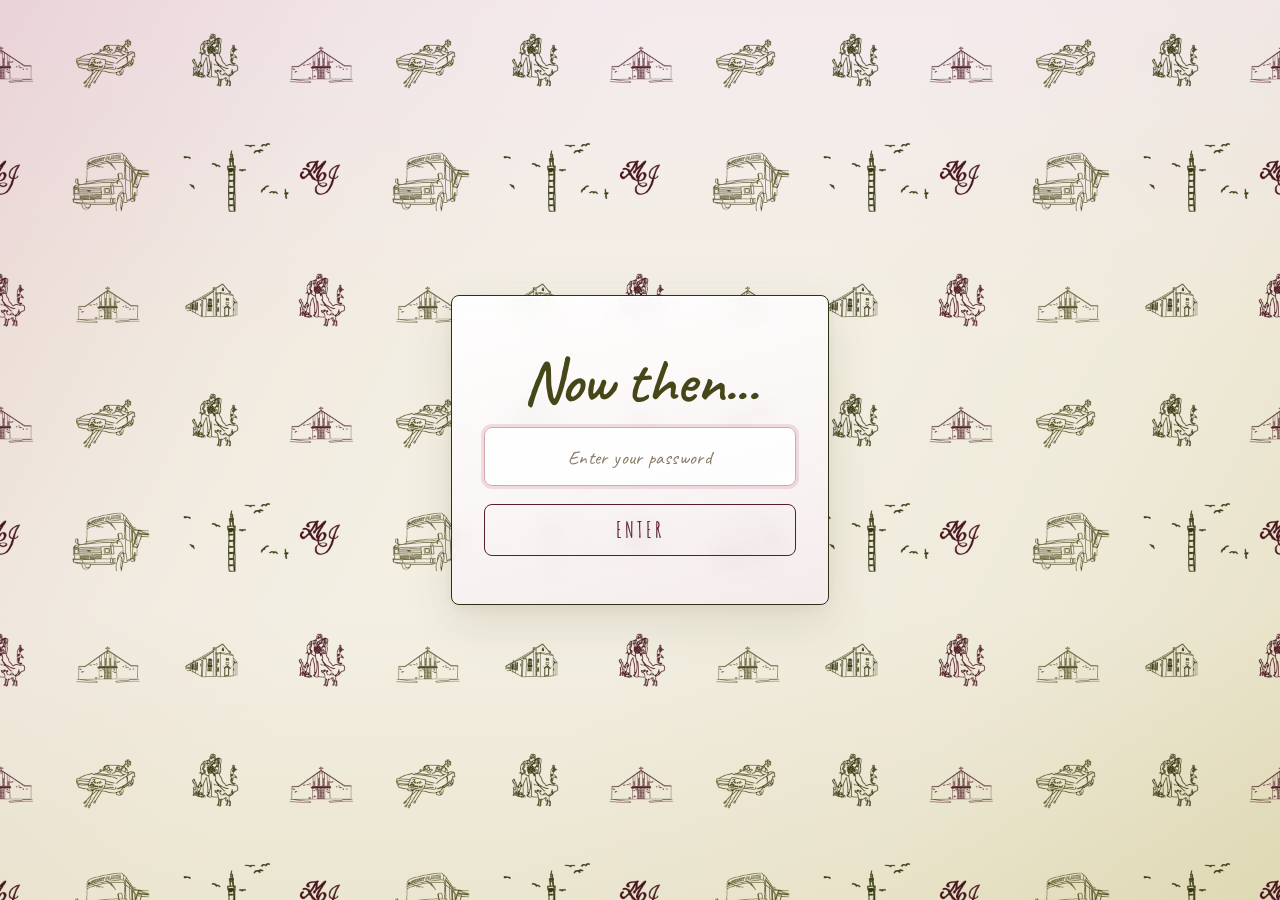
==== commit 52ad8eb0: "make more robust on mobile devices" ====
--- a/index.html
+++ b/index.html
@@ -22,7 +22,7 @@
         rel="stylesheet"
     >
 
-    <link rel="stylesheet" href="style.css">
+    <link rel="stylesheet" href="style.css?v=20261001">
 </head>
 
 <body class="is-locked">
@@ -59,7 +59,7 @@
 
     <div class="site" id="site"></div>
 
-    <script type="module" src="script.js"></script>
+    <script type="module" src="script.js?v=20261001"></script>
 
 </body>
 </html>
--- a/style.css
+++ b/style.css
@@ -190,7 +190,7 @@
     padding: 24px;
     background-color: var(--cream);
     background-image:
-        url("images/drawings/wallpaper.png"),
+        url("images/drawings/wallpaper.webp"),
         linear-gradient(
             118deg,
             rgba(214, 166, 177, 0.34) 0%,
@@ -234,8 +234,8 @@
 .access-gate-card {
     position: relative;
     z-index: 1;
-    width: min(100%, 420px);
-    padding: 2.75rem 2.25rem 2.5rem;
+    width: min(100%, 378px);
+    padding: 3.3rem 2rem 3rem;
     text-align: center;
 
     background:
@@ -245,8 +245,8 @@
             rgba(250, 246, 247, 0.92) 55%,
             rgba(244, 234, 237, 0.88) 100%
         );
-    border: 1.5px solid color-mix(in srgb, var(--pink-silk) 70%, var(--white));
-    border-radius: 2rem 2.6rem 2.2rem 2.4rem;
+    border: 1.5px solid var(--text);
+    border-radius: 8px;
     box-shadow:
         0 1px 0 rgba(255, 255, 255, 0.7) inset,
         0 18px 48px rgba(70, 71, 25, 0.12),
@@ -286,7 +286,7 @@
     width: 100%;
     padding: 15px 20px;
     border: 1.5px solid var(--border);
-    border-radius: 999px;
+    border-radius: 8px;
     background: rgba(255, 255, 255, 0.85);
     color: var(--text);
     font-family: var(--script);
@@ -319,16 +319,17 @@
 .access-gate-form .button {
     width: 100%;
     margin-top: 6px;
-    border-radius: 999px;
-    background: var(--velvet);
+    border-radius: 8px;
+    background: transparent;
     border-color: var(--velvet);
+    color: var(--velvet);
     font-size: 1.35rem;
     letter-spacing: 0.14em;
 }
 
 .access-gate-form .button:hover {
-    background: transparent;
-    color: var(--velvet);
+    background: var(--velvet);
+    color: var(--white);
 }
 
 
@@ -377,7 +378,8 @@
     gap: 2rem;
 }
 
-.navigation-links a {
+.navigation-links a,
+.navigation-links .nav-logout {
     position: relative;
 
     color: var(--moss);
@@ -389,7 +391,15 @@
     transition: color 0.2s ease;
 }
 
-.navigation-links a:not(.nav-rsvp)::after {
+.navigation-links .nav-logout {
+    padding: 0;
+    border: 0;
+    background: transparent;
+    cursor: pointer;
+}
+
+.navigation-links a:not(.nav-rsvp)::after,
+.navigation-links .nav-logout::after {
     content: "";
 
     position: absolute;
@@ -407,12 +417,14 @@
     transition: transform 0.25s ease;
 }
 
-.navigation-links a:not(.nav-rsvp):hover::after {
+.navigation-links a:not(.nav-rsvp):hover::after,
+.navigation-links .nav-logout:hover::after {
     transform: scaleX(1);
     transform-origin: left;
 }
 
-.navigation-links a:hover {
+.navigation-links a:hover,
+.navigation-links .nav-logout:hover {
     color: var(--velvet);
 }
 
@@ -579,7 +591,7 @@
     color: inherit;
     background: var(--warm-white);
     border: 1px solid var(--border);
-    border-radius: 4px;
+    border-radius: 8px;
     transition: border-color 0.2s ease, background-color 0.2s ease;
 }
 
@@ -596,7 +608,7 @@
     aspect-ratio: 4 / 3;
     object-fit: cover;
     object-position: center;
-    border-radius: 2px;
+    border-radius: 6px;
     background: var(--soft-pink);
 }
 
@@ -645,7 +657,7 @@
 
 .schedule-section {
     margin: 0;
-    padding: 0 24px 100px;
+    padding: 0 24px 48px;
 }
 
 .agenda {
@@ -668,7 +680,7 @@
 @media (max-width: 700px) {
 
     .schedule-section {
-        padding: 0 12px 70px;
+        padding: 0 12px 36px;
     }
 
     .agenda {
@@ -757,11 +769,82 @@
 
 
 /* =========================================
+   COUNTDOWN
+   ========================================= */
+
+#countdown.section {
+    padding-top: 48px;
+    padding-bottom: 40px;
+}
+
+.countdown-section .section-heading {
+    margin-bottom: 28px;
+}
+
+.countdown {
+    display: flex;
+    justify-content: center;
+    align-items: stretch;
+    gap: 10px;
+    width: 100%;
+    max-width: 560px;
+    margin: 0 auto;
+}
+
+.countdown-unit {
+    display: flex;
+    flex: 1 1 0;
+    flex-direction: column;
+    align-items: center;
+    justify-content: center;
+    gap: 0.3rem;
+    min-width: 0;
+    padding: 0.9rem 0.35rem 0.8rem;
+    border-top: 1px solid var(--pink-silk);
+    border-bottom: 1px solid var(--pink-silk);
+}
+
+.countdown-value {
+    display: block;
+    width: 100%;
+    font-family: var(--script);
+    font-size: clamp(2.1rem, 7vw, 3.6rem);
+    font-weight: 600;
+    line-height: 1;
+    text-align: center;
+    color: var(--velvet);
+}
+
+.countdown-label {
+    display: block;
+    font-family: var(--hand);
+    font-size: clamp(0.95rem, 2.2vw, 1.25rem);
+    font-weight: 700;
+    letter-spacing: 0.06em;
+    line-height: 1.1;
+    text-transform: uppercase;
+    text-align: center;
+    color: var(--moss);
+    white-space: nowrap;
+}
+
+.countdown.is-complete .countdown-value {
+    color: var(--matcha);
+}
+
+
+/* =========================================
    FAQ
    ========================================= */
 
 #faqs.section {
-    padding-top: 55px;
+    padding-top: 40px;
+    padding-bottom: 48px;
+}
+
+#stay.section {
+    padding-top: 48px;
+    padding-bottom: 24px;
 }
 
 .faq-list {
@@ -816,8 +899,10 @@
     max-width: 600px;
     padding: 0 45px 25px 5px;
 
-    font-size: 1.1rem;
-    line-height: 1.65;
+    font-family: var(--hand);
+    font-size: clamp(1.35rem, 2.4vw, 1.65rem);
+    font-weight: 700;
+    line-height: 1.35;
     color: var(--text);
 }
 
@@ -827,21 +912,19 @@
    ========================================= */
 
 .rsvp {
-    background: var(--velvet);
-    padding: 120px 0;
+    background: transparent;
+    padding: 40px 0 110px;
     text-align: center;
 }
 
-.rsvp .eyebrow,
-.rsvp h2,
-.rsvp p {
-    color: var(--white);
+.rsvp h2 {
+    color: var(--ink);
 }
 
 .rsvp p {
     max-width: 500px;
     margin: 0 auto 2rem;
-    opacity: 0.85;
+    color: var(--muted);
 }
 
 .rsvp .button {
@@ -885,18 +968,30 @@
         width: 100%;
     }
 
-    .navigation-links a {
+    .navigation-links a,
+    .navigation-links .nav-logout {
         display: block;
+        width: 100%;
         padding: 14px 5px;
-    }
-
-    .navigation-links a:not(.nav-rsvp)::after {
+        text-align: left;
+    }
+
+    .navigation-links a:not(.nav-rsvp)::after,
+    .navigation-links .nav-logout::after {
         display: none;
     }
 
-    .nav-rsvp {
-        margin-top: 8px;
-        text-align: center;
+    .navigation-links .nav-rsvp {
+        margin-top: 0;
+        padding: 14px 5px;
+        border: 0;
+        border-radius: 0;
+        text-align: left;
+    }
+
+    .navigation-links .nav-rsvp:hover {
+        background: transparent;
+        color: var(--velvet) !important;
     }
 
     .menu-toggle {
@@ -975,6 +1070,23 @@
     .faq-list details p {
         padding-left: 0;
     }
+
+    .countdown {
+        gap: 6px;
+    }
+
+    .countdown-unit {
+        padding: 0.7rem 0.15rem 0.65rem;
+    }
+
+    .countdown-value {
+        font-size: clamp(1.7rem, 8.5vw, 2.4rem);
+    }
+
+    .countdown-label {
+        font-size: clamp(0.85rem, 3.2vw, 1.05rem);
+        letter-spacing: 0.04em;
+    }
 }
 
 
